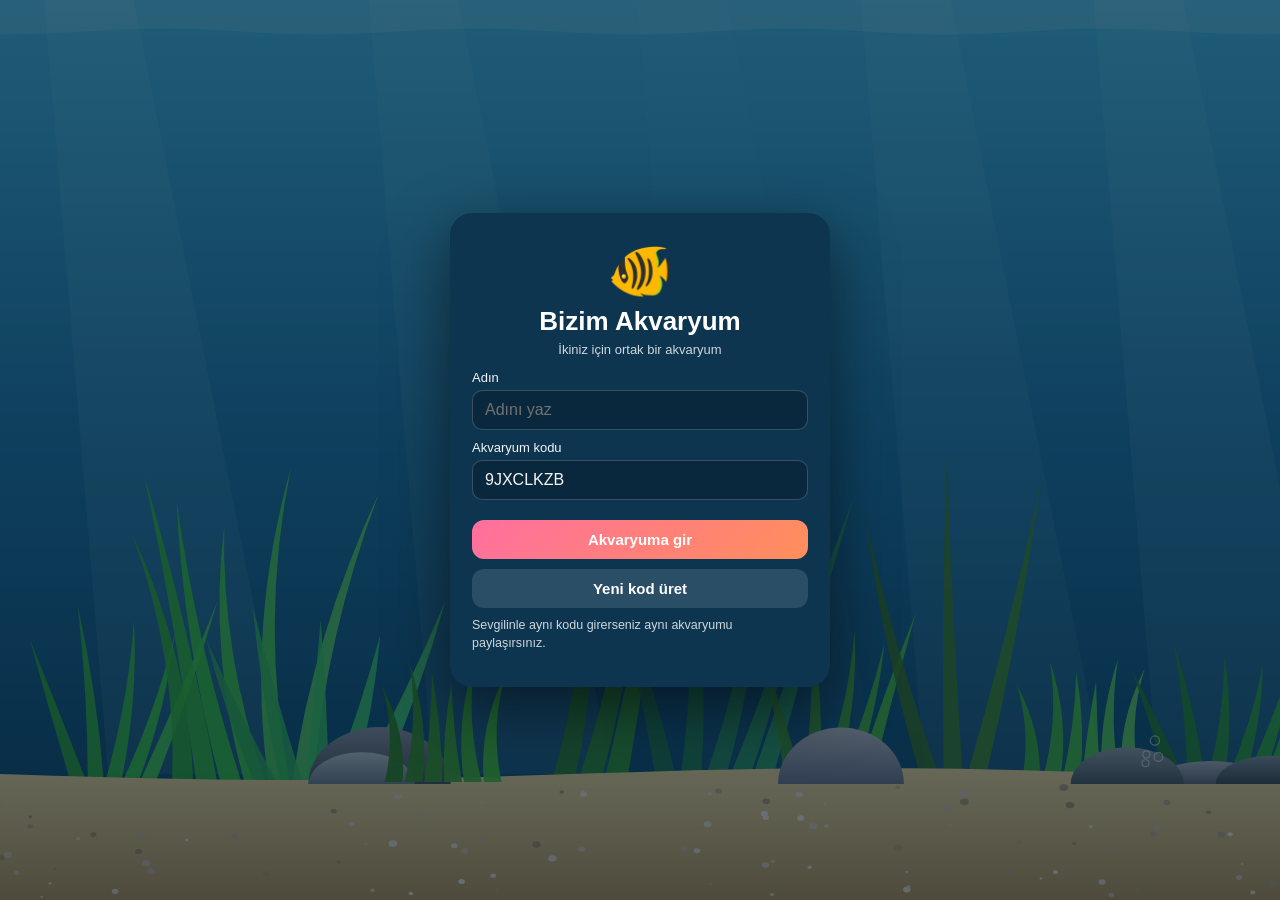
==== index.html @ a0e7ae57 "Yayın" ====
<!doctype html>
<html lang="tr">
<head>
<meta charset="utf-8">
<meta name="viewport" content="width=device-width,initial-scale=1,maximum-scale=1,user-scalable=no,viewport-fit=cover">
<meta name="theme-color" content="#0b3d5c">
<meta name="apple-mobile-web-app-capable" content="yes">
<meta name="mobile-web-app-capable" content="yes">
<meta name="apple-mobile-web-app-status-bar-style" content="black-translucent">
<meta name="apple-mobile-web-app-title" content="Akvaryumumuz">
<title>Bizim Akvaryum</title>
<link rel="manifest" href="manifest.json">
<link rel="apple-touch-icon" href="icons/icon-180.png">
<link rel="icon" type="image/png" href="icons/icon-192.png">
<link rel="stylesheet" href="css/style.css">
</head>
<body>
<canvas id="tank"></canvas>

<div id="hud" class="hidden">
  <div id="topbar">
    <div class="pills"><div class="pill" id="coins">🪙 <span>0</span></div><div class="pill" id="food">🍤 <span>0</span></div></div>
    <div class="pill" id="level"><b>Sv 1</b><div class="xpbar"><i></i></div></div>
    <div class="pill" id="partner"><span class="dot"></span><span class="pname">…</span></div>
  </div>
  <div id="hint" class="hidden">Suya dokun: yem at (yem paralı) · Kire dokun/sürt: temizle<br>Balığa dokun: bilgi, sat, eşleştir · Altın baloncuk: para</div>
  <div id="bottombar">
    <button data-panel="shop">🛒<span>Mağaza</span></button>
    <button data-panel="fishlist">🐠<span>Balıklar</span></button>
    <button data-panel="settings">⚙️<span>Ayarlar</span></button>
  </div>
</div>

<div id="banner" class="hidden"></div>

<div id="sheet" class="hidden">
  <div class="sheet-inner"><button class="close" aria-label="Kapat">✕</button><div class="content"></div></div>
</div>

<div id="join" class="hidden">
  <div class="joincard">
    <div class="logo">🐠</div>
    <h1>Bizim Akvaryum</h1>
    <p class="sub">İkiniz için ortak bir akvaryum</p>
    <label class="field">Adın<input id="jname" maxlength="16" placeholder="Adını yaz" autocomplete="off"></label>
    <label class="field">Akvaryum kodu<input id="jroom" maxlength="12" autocapitalize="characters" autocomplete="off"></label>
    <button id="jjoin" class="primary">Akvaryuma gir</button>
    <button id="jnew" class="ghost">Yeni kod üret</button>
    <p class="note" id="jmode"></p>
  </div>
</div>

<div id="game" class="hidden"><canvas id="gamecanvas"></canvas><div id="gameui"></div></div>
<div id="toast"></div>

<script src="app.js"></script>
</body>
</html>
---- css/style.css ----
* { box-sizing: border-box; -webkit-tap-highlight-color: transparent; }
html, body {
  margin: 0; height: 100%; overflow: hidden; background: #06283d; color: #fff;
  font-family: -apple-system, BlinkMacSystemFont, "Segoe UI", Roboto, sans-serif;
  user-select: none; -webkit-user-select: none; overscroll-behavior: none;
}
button { font: inherit; cursor: pointer; }
.hidden { display: none !important; }
#tank, #gamecanvas { position: fixed; inset: 0; width: 100%; height: 100%; display: block; touch-action: none; }

/* Üst bar */
#topbar {
  position: fixed; top: calc(env(safe-area-inset-top) + 8px); left: 8px; right: 8px;
  display: flex; gap: 6px; justify-content: space-between; pointer-events: none;
}
.pill {
  pointer-events: auto; background: rgba(4, 30, 48, .62);
  backdrop-filter: blur(8px); -webkit-backdrop-filter: blur(8px);
  border: 1px solid rgba(255, 255, 255, .15); border-radius: 999px;
  padding: 6px 12px; font-weight: 700; font-size: 15px;
  display: flex; align-items: center; gap: 6px; white-space: nowrap;
}
#level { flex-direction: column; align-items: stretch; gap: 3px; padding: 5px 14px; min-width: 80px; }
#level b { font-size: 13px; text-align: center; }
.xpbar { height: 5px; border-radius: 3px; background: rgba(255, 255, 255, .2); overflow: hidden; }
.xpbar i { display: block; height: 100%; width: 0; background: linear-gradient(90deg, #ffd76b, #ff9f43); transition: width .4s; }
#partner { cursor: pointer; }
#partner .dot { width: 9px; height: 9px; border-radius: 50%; background: #8a9aa5; flex: none; }
#partner.on .dot { background: #4ade80; box-shadow: 0 0 6px #4ade80; }
#partner .pname { max-width: 120px; overflow: hidden; text-overflow: ellipsis; font-size: 13px; }

#hint {
  position: fixed; top: calc(env(safe-area-inset-top) + 58px); left: 50%; transform: translateX(-50%);
  background: rgba(4, 30, 48, .75); padding: 9px 14px; border-radius: 12px; font-size: 13px; line-height: 1.5;
  text-align: center; width: max-content; max-width: 92vw; pointer-events: none; transition: opacity .8s;
}
#hint.fade { opacity: 0; }

/* Alt bar */
#bottombar {
  position: fixed; bottom: calc(env(safe-area-inset-bottom) + 10px); left: 50%; transform: translateX(-50%);
  display: flex; gap: 10px;
}
#bottombar button {
  background: rgba(4, 30, 48, .7); backdrop-filter: blur(8px); -webkit-backdrop-filter: blur(8px);
  border: 1px solid rgba(255, 255, 255, .18); color: #fff; border-radius: 18px;
  font-size: 24px; padding: 8px 16px 6px; display: flex; flex-direction: column; align-items: center; gap: 2px; min-width: 76px;
}
#bottombar button span { font-size: 11px; font-weight: 600; opacity: .9; }
#bottombar button:active { transform: scale(.95); }

/* Davet bandı */
#banner {
  position: fixed; left: 10px; right: 10px; top: calc(env(safe-area-inset-top) + 60px); z-index: 15;
  max-width: 520px; margin: 0 auto; background: linear-gradient(135deg, #8a2457, #c2306b);
  border-radius: 16px; padding: 12px 14px; box-shadow: 0 8px 30px rgba(0, 0, 0, .4); font-size: 14px; line-height: 1.4;
  animation: pop .3s ease;
}
#banner .bbtns { display: flex; gap: 8px; margin-top: 10px; }
#banner .bbtns button { flex: 1; }
@keyframes pop { from { transform: translateY(-10px); opacity: 0; } to { transform: none; opacity: 1; } }

/* Butonlar */
.primary, .ghost, .danger, .buy {
  border: 0; border-radius: 12px; padding: 11px 16px; font-weight: 700; font-size: 15px; color: #fff;
}
.primary { background: linear-gradient(135deg, #ff6f9f, #ff8f5a); }
.ghost { background: rgba(255, 255, 255, .12); }
.danger { background: #d9435b; }
.buy { background: #f5b700; color: #4a3500; padding: 8px 12px; }
button:disabled { opacity: .45; cursor: default; }
.mini { background: none; border: 0; font-size: 16px; padding: 0 4px; }

/* Alt panel */
#sheet { position: fixed; inset: 0; background: rgba(0, 0, 0, .35); display: flex; align-items: flex-end; justify-content: center; z-index: 20; }
.sheet-inner {
  position: relative; background: #0d3550; width: 100%; max-width: 560px; max-height: 80vh; overflow-y: auto;
  border-radius: 22px 22px 0 0; padding: 18px 16px calc(env(safe-area-inset-bottom) + 20px);
  box-shadow: 0 -10px 40px rgba(0, 0, 0, .4); -webkit-overflow-scrolling: touch; animation: up .25s ease;
}
@keyframes up { from { transform: translateY(40px); opacity: 0; } to { transform: none; opacity: 1; } }
.sheet-inner .close {
  position: sticky; top: 0; float: right; background: rgba(255, 255, 255, .12); border: 0; color: #fff;
  width: 34px; height: 34px; border-radius: 50%; font-size: 15px; z-index: 2;
}
.sheet-inner h2 { margin: 2px 0 6px; font-size: 21px; }
.sheet-inner h2 small { font-weight: 500; opacity: .7; font-size: 14px; }
.sheet-inner h3 { margin: 18px 0 6px; font-size: 15px; opacity: .85; }
.sub { opacity: .8; font-size: 13px; margin: 4px 0 10px; line-height: 1.45; }
.note { font-size: 12.5px; opacity: .8; margin: 8px 0; line-height: 1.45; }
.center { text-align: center; }

.grid { display: grid; grid-template-columns: repeat(auto-fill, minmax(118px, 1fr)); gap: 10px; }
.card {
  background: rgba(255, 255, 255, .07); border: 1px solid rgba(255, 255, 255, .1); border-radius: 14px;
  padding: 8px; display: flex; flex-direction: column; gap: 2px; cursor: pointer; font-size: 13px;
}
.card:active { transform: scale(.97); }
.card.locked { opacity: .45; }
.card .rar { font-size: 11px; font-weight: 700; }
.card .price { font-weight: 700; color: #ffd76b; margin-top: 2px; }
.upgrade {
  display: flex; align-items: center; justify-content: space-between; gap: 10px; margin-bottom: 12px;
  background: rgba(245, 183, 0, .12); border: 1px solid rgba(245, 183, 0, .3); border-radius: 14px; padding: 10px 12px; font-size: 14px;
}
.upgrade.locked { opacity: .6; }

.list { display: flex; flex-direction: column; gap: 6px; }
.row {
  display: flex; align-items: center; gap: 10px; background: rgba(255, 255, 255, .06);
  border-radius: 12px; padding: 6px 10px; cursor: pointer; font-size: 14px;
}
.row small { opacity: .7; }
.grow1 { flex: 1; min-width: 0; }
.icons { font-size: 16px; }

.fishhead { display: flex; justify-content: center; margin-top: 6px;
  background: radial-gradient(ellipse at center, rgba(63, 176, 217, .35), transparent 70%); border-radius: 16px; }
.tags { display: flex; flex-wrap: wrap; gap: 6px; justify-content: center; margin: 4px 0 10px; }
.tags span { background: rgba(255, 255, 255, .1); border-radius: 999px; padding: 3px 10px; font-size: 12px; }
.bar { display: block; font-size: 13px; margin: 6px 0; }
.bb { height: 9px; border-radius: 5px; background: rgba(255, 255, 255, .12); overflow: hidden; margin-top: 3px; }
.bb i { display: block; height: 100%; border-radius: 5px; }
.actions { display: flex; flex-wrap: wrap; gap: 8px; margin-top: 12px; }
.actions button { flex: 1 1 auto; }
.rename { display: flex; gap: 8px; margin: 8px 0; }
.rename input, .field input {
  flex: 1; width: 100%; font: inherit; font-size: 16px; padding: 10px 12px; border-radius: 10px;
  border: 1px solid rgba(255, 255, 255, .2); background: rgba(0, 0, 0, .25); color: #fff; user-select: text; -webkit-user-select: text;
}
.field { display: block; font-size: 13px; margin: 10px 0; opacity: .95; }
.field input { margin-top: 5px; }
.code { font-size: 28px; font-weight: 800; letter-spacing: 4px; text-align: center; padding: 10px;
  background: rgba(0, 0, 0, .25); border-radius: 12px; user-select: text; -webkit-user-select: text; }
.sheet-inner > .content > button { width: 100%; margin-top: 8px; }

.gamepick { display: grid; gap: 10px; margin-top: 10px; }
.gamepick button {
  display: grid; grid-template-columns: 44px 1fr; grid-template-rows: auto auto; text-align: left; gap: 0 10px;
  background: rgba(255, 255, 255, .08); border: 1px solid rgba(255, 255, 255, .15); color: #fff; border-radius: 14px; padding: 12px;
}
.gamepick span { grid-row: span 2; font-size: 32px; align-self: center; }
.gamepick small { opacity: .75; }

/* Giriş ekranı */
#join { position: fixed; inset: 0; display: flex; align-items: center; justify-content: center; z-index: 30; background: rgba(4, 25, 40, .55); padding: 20px; }
.joincard { background: #0d3550; border-radius: 22px; padding: 26px 22px; width: 100%; max-width: 380px; box-shadow: 0 20px 60px rgba(0, 0, 0, .5); }
.joincard .logo { font-size: 54px; text-align: center; }
.joincard h1 { text-align: center; margin: 4px 0; font-size: 26px; }
.joincard .sub { text-align: center; }
.joincard button { width: 100%; margin-top: 10px; }

/* Mini oyun */
#game { position: fixed; inset: 0; z-index: 40; }
#gameui { position: fixed; inset: 0; pointer-events: none; display: flex; align-items: center; justify-content: center; }
#gameui > * { pointer-events: auto; }
.mg-quit { position: fixed; top: calc(env(safe-area-inset-top) + 10px); right: 12px; background: rgba(0, 0, 0, .3); color: #fff;
  border: 0; width: 38px; height: 38px; border-radius: 50%; font-size: 16px; }
.mg-result { background: rgba(13, 53, 80, .95); border-radius: 22px; padding: 22px; width: min(360px, 90vw); text-align: center;
  box-shadow: 0 20px 60px rgba(0, 0, 0, .5); animation: pop .3s ease; }
.mg-result h2 { margin: 0 0 6px; }
.mg-result button { width: 100%; margin-top: 10px; }

#toast {
  position: fixed; left: 50%; bottom: calc(env(safe-area-inset-bottom) + 90px); transform: translate(-50%, 20px);
  background: rgba(0, 0, 0, .78); padding: 10px 16px; border-radius: 12px; font-size: 14px; opacity: 0;
  transition: all .3s; pointer-events: none; z-index: 50; max-width: 90vw; text-align: center;
}
#toast.show { opacity: 1; transform: translate(-50%, 0); }

/* v2 */
.pills { display: flex; gap: 6px; }
#food { cursor: pointer; }
#food.low { background: rgba(160, 40, 40, .75); animation: blink 1.4s infinite; }
@keyframes blink { 50% { opacity: .6; } }
.tabs { display: flex; gap: 6px; margin: 6px 0 12px; position: sticky; top: -18px; background: #0d3550; padding: 6px 0; z-index: 1; }
.tabs button { flex: 1; border: 0; border-radius: 10px; padding: 9px 4px; font-weight: 700; font-size: 13px; color: #fff; background: rgba(255, 255, 255, .08); }
.tabs button.on { background: linear-gradient(135deg, #ff6f9f, #ff8f5a); }
.smallbtn { padding: 7px 10px !important; font-size: 12px !important; flex: none; }
.supply { display: flex; flex-wrap: wrap; gap: 8px; margin-bottom: 6px; }
.supply .buy { flex: 1 1 140px; }
.mg-guess { position: fixed; left: 50%; bottom: calc(env(safe-area-inset-bottom) + 24px); transform: translateX(-50%);
  background: rgba(13, 53, 80, .95); border-radius: 18px; padding: 14px; width: min(340px, 92vw); text-align: center; box-shadow: 0 10px 40px rgba(0,0,0,.4); }
.mg-guess input { width: 100%; font: inherit; font-size: 26px; text-align: center; padding: 10px; border-radius: 12px; border: 1px solid rgba(255,255,255,.25);
  background: rgba(0,0,0,.25); color: #fff; margin: 6px 0 10px; user-select: text; -webkit-user-select: text; }
.mg-guess button { width: 100%; }
.babyrow { display: flex; justify-content: center; gap: 4px; flex-wrap: wrap; }

.linkbtn { display: block; text-align: center; text-decoration: none; margin-top: 8px; }
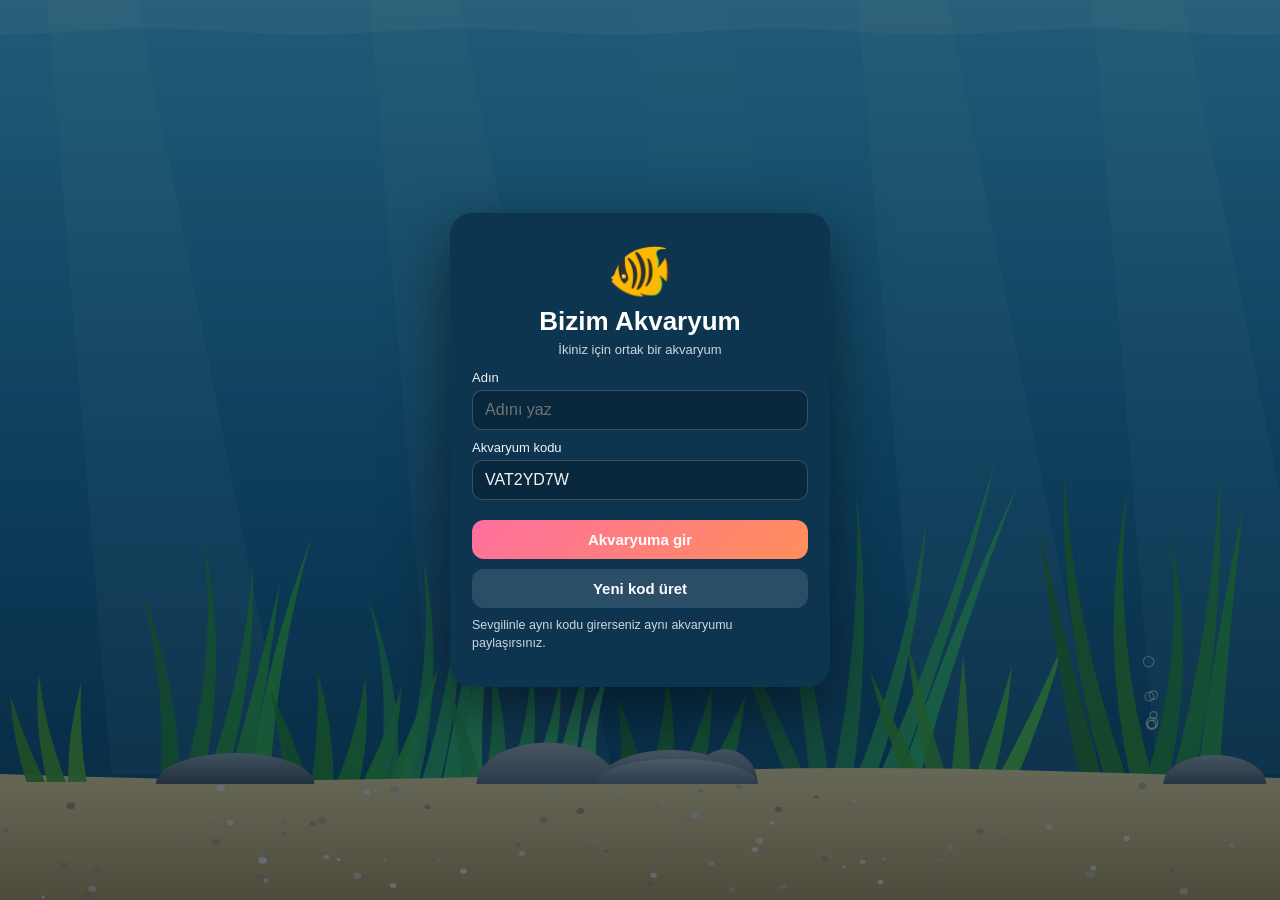
==== commit 52e10c54: "Yayın 2026-11-25_18:52" ====
--- a/index.html
+++ b/index.html
@@ -23,10 +23,17 @@
     <div class="pill" id="level"><b>Sv 1</b><div class="xpbar"><i></i></div></div>
     <div class="pill" id="partner"><span class="dot"></span><span class="pname">…</span></div>
   </div>
-  <div id="hint" class="hidden">Suya dokun: yem at (yem paralı) · Kire dokun/sürt: temizle<br>Balığa dokun: bilgi, sat, eşleştir · Altın baloncuk: para</div>
+  <div id="tankbar"><div id="tanktabs"></div><div id="tankname"></div></div>
+  <div id="hint" class="hidden">Sol alttaki araçları kullan: 🖐️ bilgi · 🍤 yem · 🖌️ temizlik<br>Üstteki numaralar akvaryumların · Altın baloncuk: para</div>
+  <div id="tools">
+    <button data-tool="hand" class="on" title="El">🖐️</button>
+    <button data-tool="food" title="Yem kutusu">🍤</button>
+    <button data-tool="brush" title="Fırça">🖌️</button>
+  </div>
   <div id="bottombar">
     <button data-panel="shop">🛒<span>Mağaza</span></button>
-    <button data-panel="fishlist">🐠<span>Balıklar</span></button>
+    <button data-panel="fishlist">🐠<span>Canlılar</span></button>
+    <button data-panel="tanks">🏠<span>Akvaryumlar</span></button>
     <button data-panel="settings">⚙️<span>Ayarlar</span></button>
   </div>
 </div>
--- a/css/style.css
+++ b/css/style.css
@@ -187,3 +187,31 @@
 .babyrow { display: flex; justify-content: center; gap: 4px; flex-wrap: wrap; }
 
 .linkbtn { display: block; text-align: center; text-decoration: none; margin-top: 8px; }
+
+/* v3: akvaryum sekmeleri, araçlar, uyarılar, mini oyun kontrolleri */
+#tankbar { position: fixed; top: calc(env(safe-area-inset-top) + 52px); left: 0; right: 0; display: flex; flex-direction: column; align-items: center; gap: 2px; pointer-events: none; }
+#tanktabs { display: flex; gap: 6px; pointer-events: auto; }
+#tanktabs button { border: 1px solid rgba(255,255,255,.18); background: rgba(4,30,48,.6); color: #fff; border-radius: 12px; min-width: 42px; padding: 4px 8px; font-weight: 800; font-size: 15px; display: flex; flex-direction: column; align-items: center; line-height: 1.1; backdrop-filter: blur(6px); -webkit-backdrop-filter: blur(6px); }
+#tanktabs button small { font-size: 9.5px; font-weight: 600; opacity: .8; }
+#tanktabs button.on { background: linear-gradient(135deg, #ff6f9f, #ff8f5a); border-color: transparent; }
+#tanktabs button.add { font-size: 18px; opacity: .85; }
+#tankname { font-size: 11.5px; font-weight: 700; opacity: .85; text-shadow: 0 1px 3px rgba(0,0,0,.6); }
+#hint { top: calc(env(safe-area-inset-top) + 104px); }
+#tools { position: fixed; left: 10px; bottom: calc(env(safe-area-inset-bottom) + 86px); display: flex; flex-direction: column; gap: 8px; z-index: 5; }
+#tools button { width: 52px; height: 52px; border-radius: 16px; border: 2px solid rgba(255,255,255,.18); background: rgba(4,30,48,.7); font-size: 24px; backdrop-filter: blur(8px); -webkit-backdrop-filter: blur(8px); }
+#tools button.on { border-color: #ffd76b; background: rgba(255,143,90,.55); box-shadow: 0 0 14px rgba(255,200,100,.5); }
+body[data-tool="brush"] #tank { cursor: crosshair; }
+#bottombar { gap: 6px; }
+#bottombar button { min-width: 64px; padding: 8px 10px 6px; }
+.warnbox { background: rgba(217,67,91,.18); border: 1px solid rgba(255,120,140,.4); border-radius: 12px; padding: 10px 12px; font-size: 13.5px; line-height: 1.55; margin: 8px 0; }
+.warn { color: #ffb3c0; }
+.row.sel { outline: 2px solid #ffd76b; }
+.row.locked { opacity: .5; }
+.tankicon { width: 36px; height: 36px; border-radius: 10px; background: linear-gradient(135deg, #3fb0d9, #0a3a5c); display: flex; align-items: center; justify-content: center; font-weight: 800; }
+.mg-pad { position: fixed; left: 50%; bottom: calc(env(safe-area-inset-bottom) + 16px); transform: translateX(-50%); background: rgba(13,53,80,.92); border-radius: 18px; padding: 10px 14px; text-align: center; }
+.padgrid { display: grid; grid-template-columns: repeat(3, 62px); grid-template-rows: repeat(3, 52px); gap: 6px; margin-top: 6px; }
+.padgrid button { border: 0; border-radius: 12px; background: rgba(255,255,255,.14); color: #fff; font-size: 26px; font-weight: 800; }
+.padgrid button:active { background: #ff8f5a; }
+.mg-hold { position: fixed; left: 50%; bottom: calc(env(safe-area-inset-bottom) + 20px); transform: translateX(-50%); width: min(340px, 90vw); }
+.mg-hold button { width: 100%; height: 76px; border: 0; border-radius: 20px; font-size: 20px; font-weight: 800; color: #fff; background: linear-gradient(135deg, #ff6f9f, #ff8f5a); user-select: none; -webkit-user-select: none; touch-action: none; }
+.mg-hold button.on, .mg-hold button:active { filter: brightness(1.25); transform: scale(.98); }
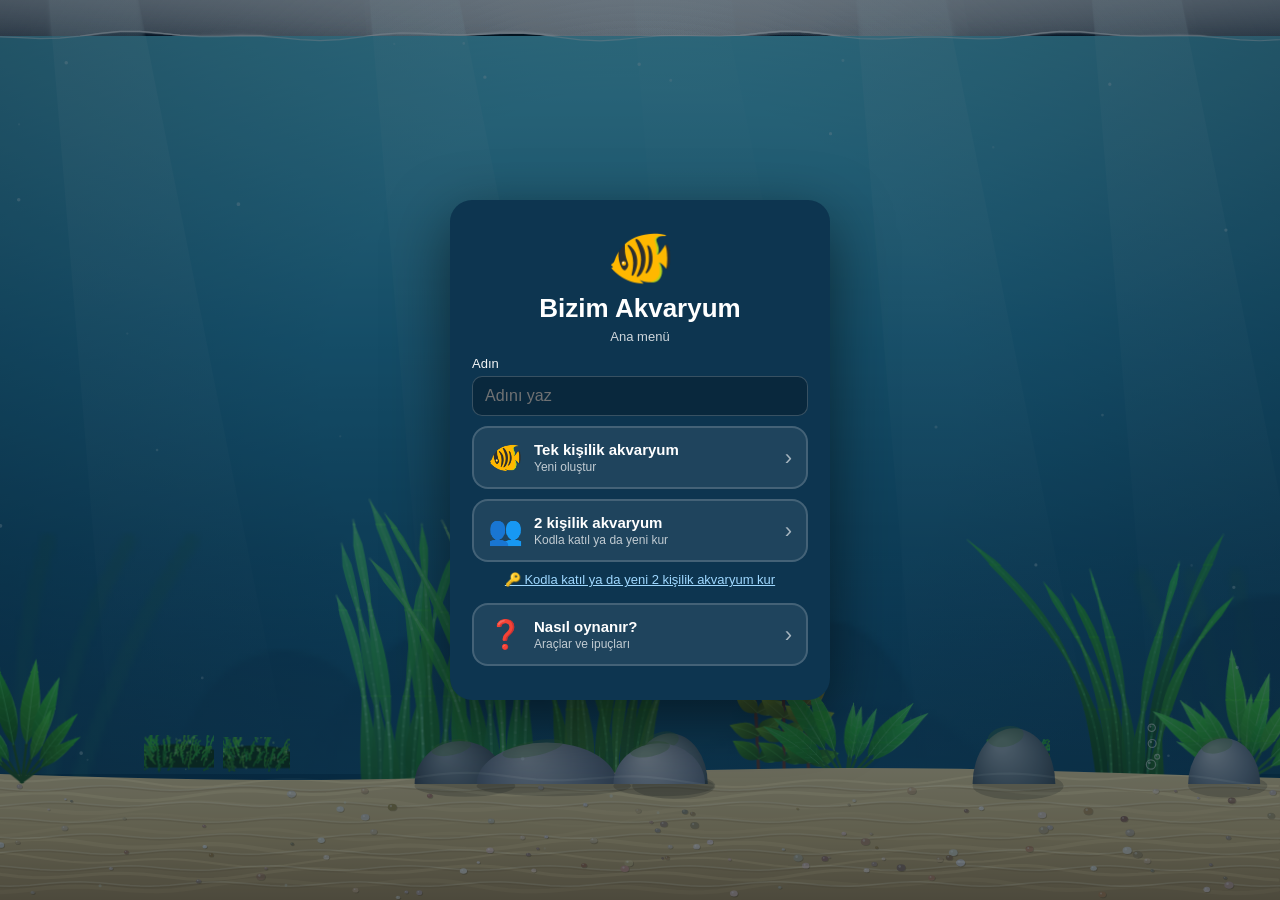
==== commit a68b4b55: "Yayın 2026-11-25_21:45" ====
--- a/index.html
+++ b/index.html
@@ -21,19 +21,21 @@
   <div id="topbar">
     <div class="pills"><div class="pill" id="coins">🪙 <span>0</span></div><div class="pill" id="food">🍤 <span>0</span></div></div>
     <div class="pill" id="level"><b>Sv 1</b><div class="xpbar"><i></i></div></div>
-    <div class="pill" id="partner"><span class="dot"></span><span class="pname">…</span></div>
+    <div class="pill" id="partner"><span class="mico">☰</span><span class="dot"></span><span class="pname">…</span></div>
   </div>
   <div id="tankbar"><div id="tanktabs"></div><div id="tankname"></div></div>
-  <div id="hint" class="hidden">Sol alttaki araçları kullan: 🖐️ bilgi · 🍤 yem · 🖌️ temizlik<br>Üstteki numaralar akvaryumların · Altın baloncuk: para</div>
+  <div id="hint" class="hidden">Soldaki araçlar: 🖐️ bilgi · 🍤 yem · 🖌️ temizlik · 🥅 taşıma<br>Altın baloncuk: para</div>
   <div id="tools">
     <button data-tool="hand" class="on" title="El">🖐️</button>
     <button data-tool="food" title="Yem kutusu">🍤</button>
     <button data-tool="brush" title="Fırça">🖌️</button>
+    <button data-tool="net" title="El ağı" aria-label="El ağı"><svg viewBox="0 0 24 24" width="30" height="30" fill="none" stroke="#fff" stroke-linecap="round" stroke-linejoin="round"><defs><clipPath id="netclip"><path d="M9.3 7.6 C9.6 14 13 19.8 17 20.2 C19.6 18.6 21.2 13 20.6 7.6 Z"/></clipPath></defs><path d="M9.3 7.6 C9.6 14 13 19.8 17 20.2 C19.6 18.6 21.2 13 20.6 7.6" fill="rgba(255,255,255,.16)" stroke-width="1.3"/><g clip-path="url(#netclip)" stroke-width=".8" opacity=".85"><path d="M8 9h14M8 12h14M8 15h14M8 18h14M11 6v16M14 6v16M17 6v16M20 6v16"/></g><ellipse cx="14.95" cy="7.6" rx="5.65" ry="2.4" stroke-width="2"/><path d="M9.6 8.6L2.5 21.5" stroke-width="2.4"/></svg></button>
   </div>
   <div id="bottombar">
     <button data-panel="shop">🛒<span>Mağaza</span></button>
+    <button data-panel="tasks">🎯<span>Görevler</span><i id="taskdot" class="hidden"></i></button>
     <button data-panel="fishlist">🐠<span>Canlılar</span></button>
-    <button data-panel="tanks">🏠<span>Akvaryumlar</span></button>
+    <button data-panel="tanks">🏠<span>Akvaryum</span></button>
     <button data-panel="settings">⚙️<span>Ayarlar</span></button>
   </div>
 </div>
@@ -44,16 +46,28 @@
   <div class="sheet-inner"><button class="close" aria-label="Kapat">✕</button><div class="content"></div></div>
 </div>
 
-<div id="join" class="hidden">
-  <div class="joincard">
-    <div class="logo">🐠</div>
-    <h1>Bizim Akvaryum</h1>
-    <p class="sub">İkiniz için ortak bir akvaryum</p>
-    <label class="field">Adın<input id="jname" maxlength="16" placeholder="Adını yaz" autocomplete="off"></label>
-    <label class="field">Akvaryum kodu<input id="jroom" maxlength="12" autocapitalize="characters" autocomplete="off"></label>
-    <button id="jjoin" class="primary">Akvaryuma gir</button>
-    <button id="jnew" class="ghost">Yeni kod üret</button>
-    <p class="note" id="jmode"></p>
+<div id="menu" class="hidden">
+  <div class="joincard menucard">
+    <button class="close hidden" id="mclose" aria-label="Akvaryuma dön">✕</button>
+    <div id="mmain">
+      <div class="logo">🐠</div>
+      <h1>Bizim Akvaryum</h1>
+      <p class="sub">Ana menü</p>
+      <label class="field">Adın<input id="mname" maxlength="16" placeholder="Adını yaz" autocomplete="off"></label>
+      <button class="menubtn" id="msolo"><span class="mi">🐠</span><span class="mt"><b>Tek kişilik akvaryum</b><small id="msoloSub">Kendi akvaryumun</small></span><span class="go">›</span></button>
+      <button class="menubtn" id="mduo"><span class="mi">👥</span><span class="mt"><b>2 kişilik akvaryum</b><small id="mduoSub">Ortak akvaryum</small></span><span class="go">›</span></button>
+      <div id="mshare" class="hidden"><div class="code" id="mcode"></div><button class="ghost" id="mshareBtn">🔗 Davet linkini paylaş</button></div>
+      <button class="linklike" id="mduoAlt">🔑 Kodla katıl ya da yeni 2 kişilik akvaryum kur</button>
+      <div id="mduobox" class="hidden">
+        <label class="field">Akvaryum kodu<input id="mroom" maxlength="12" autocapitalize="characters" autocomplete="off"></label>
+        <button id="mjoin" class="primary">Akvaryuma gir</button>
+        <button id="mnew" class="ghost">Yeni kod üret</button>
+        <p class="note">Aynı kodu giren 2 kişi aynı akvaryumu paylaşır.</p>
+      </div>
+      <button class="menubtn" id="mhelp"><span class="mi">❓</span><span class="mt"><b>Nasıl oynanır?</b><small>Araçlar ve ipuçları</small></span><span class="go">›</span></button>
+      <p class="note" id="mmode"></p>
+    </div>
+    <div id="mhelpview" class="hidden"></div>
   </div>
 </div>
 
--- a/css/style.css
+++ b/css/style.css
@@ -27,6 +27,7 @@
 #partner { cursor: pointer; }
 #partner .dot { width: 9px; height: 9px; border-radius: 50%; background: #8a9aa5; flex: none; }
 #partner.on .dot { background: #4ade80; box-shadow: 0 0 6px #4ade80; }
+#partner.solo .dot { display: none; }
 #partner .pname { max-width: 120px; overflow: hidden; text-overflow: ellipsis; font-size: 13px; }
 
 #hint {
@@ -39,14 +40,14 @@
 /* Alt bar */
 #bottombar {
   position: fixed; bottom: calc(env(safe-area-inset-bottom) + 10px); left: 50%; transform: translateX(-50%);
-  display: flex; gap: 10px;
+  display: flex; gap: 5px; width: min(440px, calc(100vw - 12px));
 }
 #bottombar button {
   background: rgba(4, 30, 48, .7); backdrop-filter: blur(8px); -webkit-backdrop-filter: blur(8px);
   border: 1px solid rgba(255, 255, 255, .18); color: #fff; border-radius: 18px;
-  font-size: 24px; padding: 8px 16px 6px; display: flex; flex-direction: column; align-items: center; gap: 2px; min-width: 76px;
-}
-#bottombar button span { font-size: 11px; font-weight: 600; opacity: .9; }
+  font-size: 21px; padding: 7px 2px 5px; display: flex; flex-direction: column; align-items: center; gap: 2px; flex: 1 1 0; min-width: 0; position: relative;
+}
+#bottombar button span { font-size: 10.5px; font-weight: 600; opacity: .9; white-space: nowrap; }
 #bottombar button:active { transform: scale(.95); }
 
 /* Davet bandı */
@@ -143,12 +144,41 @@
 .gamepick small { opacity: .75; }
 
 /* Giriş ekranı */
-#join { position: fixed; inset: 0; display: flex; align-items: center; justify-content: center; z-index: 30; background: rgba(4, 25, 40, .55); padding: 20px; }
+#menu { position: fixed; inset: 0; display: flex; align-items: center; justify-content: center; z-index: 30; background: rgba(4, 25, 40, .55); padding: 20px; }
 .joincard { background: #0d3550; border-radius: 22px; padding: 26px 22px; width: 100%; max-width: 380px; box-shadow: 0 20px 60px rgba(0, 0, 0, .5); }
 .joincard .logo { font-size: 54px; text-align: center; }
 .joincard h1 { text-align: center; margin: 4px 0; font-size: 26px; }
 .joincard .sub { text-align: center; }
 .joincard button { width: 100%; margin-top: 10px; }
+.modes { display: grid; grid-template-columns: 1fr 1fr; gap: 10px; margin-top: 6px; }
+.joincard .modebtn { margin-top: 0; display: flex; flex-direction: column; gap: 3px; padding: 14px 8px; border-radius: 16px;
+  background: rgba(255, 255, 255, .08); border: 2px solid rgba(255, 255, 255, .18); color: #fff; font-size: 15px; }
+.joincard .modebtn small { opacity: .7; font-size: 12px; font-weight: 500; }
+.joincard .modebtn.on { border-color: #ffd76b; background: rgba(255, 143, 90, .3); }
+
+#tools button svg { display: block; margin: auto; }
+.roomrow.here { border-color: #ffd76b; }
+.roomrow .eggicon { font-size: 26px; }
+.menucard { position: relative; max-height: calc(100vh - 40px); overflow-y: auto; }
+.menucard .close { position: absolute; top: 12px; right: 12px; width: 36px; height: 36px; margin: 0; border-radius: 50%; border: 0; background: rgba(255,255,255,.12); color: #fff; font-size: 16px; }
+.joincard .menubtn { display: flex; align-items: center; gap: 12px; text-align: left; padding: 13px 14px; border-radius: 16px; margin-top: 10px;
+  background: rgba(255,255,255,.08); border: 2px solid rgba(255,255,255,.16); color: #fff; }
+.joincard .menubtn.here { border-color: #ffd76b; background: rgba(255,143,90,.22); }
+.menubtn .mi { font-size: 28px; width: 34px; text-align: center; flex: none; }
+.menubtn .mt { flex: 1; display: flex; flex-direction: column; gap: 2px; }
+.menubtn .mt b { font-size: 15px; }
+.menubtn .mt small { font-size: 12px; opacity: .72; }
+.menubtn .go { font-size: 22px; opacity: .6; }
+.joincard .linklike { background: none; border: 0; color: #9fd8ff; font-size: 13px; padding: 6px; margin-top: 4px; text-decoration: underline; }
+#mshare { margin-top: 8px; }
+#mshare .code { margin: 0; }
+.helplist { display: flex; flex-direction: column; gap: 8px; margin: 10px 0; }
+.helprow { display: flex; align-items: center; gap: 12px; background: rgba(255,255,255,.06); border-radius: 12px; padding: 9px 12px; }
+.helprow .hi { font-size: 24px; width: 32px; text-align: center; flex: none; }
+.helprow .hi svg { display: block; margin: auto; }
+.helprow b { display: block; font-size: 14px; }
+.helprow small { font-size: 12.5px; opacity: .8; }
+#partner .mico { font-size: 15px; opacity: .85; margin-right: 2px; }
 
 /* Mini oyun */
 #game { position: fixed; inset: 0; z-index: 40; }
@@ -201,8 +231,6 @@
 #tools button { width: 52px; height: 52px; border-radius: 16px; border: 2px solid rgba(255,255,255,.18); background: rgba(4,30,48,.7); font-size: 24px; backdrop-filter: blur(8px); -webkit-backdrop-filter: blur(8px); }
 #tools button.on { border-color: #ffd76b; background: rgba(255,143,90,.55); box-shadow: 0 0 14px rgba(255,200,100,.5); }
 body[data-tool="brush"] #tank { cursor: crosshair; }
-#bottombar { gap: 6px; }
-#bottombar button { min-width: 64px; padding: 8px 10px 6px; }
 .warnbox { background: rgba(217,67,91,.18); border: 1px solid rgba(255,120,140,.4); border-radius: 12px; padding: 10px 12px; font-size: 13.5px; line-height: 1.55; margin: 8px 0; }
 .warn { color: #ffb3c0; }
 .row.sel { outline: 2px solid #ffd76b; }
@@ -215,3 +243,37 @@
 .mg-hold { position: fixed; left: 50%; bottom: calc(env(safe-area-inset-bottom) + 20px); transform: translateX(-50%); width: min(340px, 90vw); }
 .mg-hold button { width: 100%; height: 76px; border: 0; border-radius: 20px; font-size: 20px; font-weight: 800; color: #fff; background: linear-gradient(135deg, #ff6f9f, #ff8f5a); user-select: none; -webkit-user-select: none; touch-action: none; }
 .mg-hold button.on, .mg-hold button:active { filter: brightness(1.25); transform: scale(.98); }
+
+.eggicon { width: 64px; text-align: center; font-size: 28px; }
+.bigegg { font-size: 72px; padding: 10px; filter: drop-shadow(0 4px 10px rgba(255,215,107,.4)); }
+.babyrow.eggs { font-size: 40px; margin: 8px 0; }
+
+/* Aşama 3 */
+#taskdot { position: absolute; top: 5px; right: 9px; width: 10px; height: 10px; border-radius: 50%; background: #ff4d6d; box-shadow: 0 0 6px #ff4d6d; }
+#tanktabs button { position: relative; }
+#tanktabs .eggdot { position: absolute; top: -9px; right: -7px; font-style: normal; font-size: 14px; animation: bob 1s ease-in-out infinite; }
+@keyframes bob { 50% { transform: translateY(-3px); } }
+.card.wrongw { opacity: .5; }
+.card .wtag { font-size: 10.5px; opacity: .85; }
+.owned { font-weight: 700; color: #7ef0a0; white-space: nowrap; }
+.row.task .bb i { background: linear-gradient(90deg, #ffd76b, #ff9f43); }
+.row.task.done { opacity: .6; }
+.row.locked { opacity: .5; }
+.row.sel { outline: 2px solid #ff8fb0; }
+.grid.album { grid-template-columns: repeat(auto-fill, minmax(96px, 1fr)); }
+.card.unknown { opacity: .55; text-align: center; }
+.card .qmark { font-size: 30px; height: 48px; display: flex; align-items: center; justify-content: center; opacity: .6; }
+.tags span.bad { background: rgba(217,67,91,.45); }
+.toggles { display: flex; gap: 8px; margin-bottom: 8px; }
+.toggles button { flex: 1; }
+#tour { position: fixed; inset: 0; z-index: 40; }
+#tour.dim { background: rgba(0, 8, 20, .7); }
+#tour .spot { position: fixed; border-radius: 16px; box-shadow: 0 0 0 9999px rgba(0, 8, 20, .7), 0 0 0 3px #ffd76b, 0 0 24px #ffd76b; transition: all .3s ease; pointer-events: none; }
+#tour .tcard { position: fixed; left: 50%; transform: translateX(-50%); width: min(340px, 92vw); background: #0d3550; border: 1px solid rgba(255,255,255,.2);
+  border-radius: 18px; padding: 14px 16px; box-shadow: 0 10px 40px rgba(0,0,0,.5); animation: fadein .25s ease; }
+@keyframes fadein { from { opacity: 0; } }
+#tour .tcard h3 { margin: 2px 0 6px; font-size: 17px; }
+#tour .tcard p { margin: 0 0 12px; font-size: 14px; line-height: 1.5; opacity: .92; }
+#tour .tstep { font-size: 11px; opacity: .6; font-weight: 700; }
+#tour .tbtns { display: flex; gap: 8px; }
+#tour .tbtns .primary { flex: 1; }
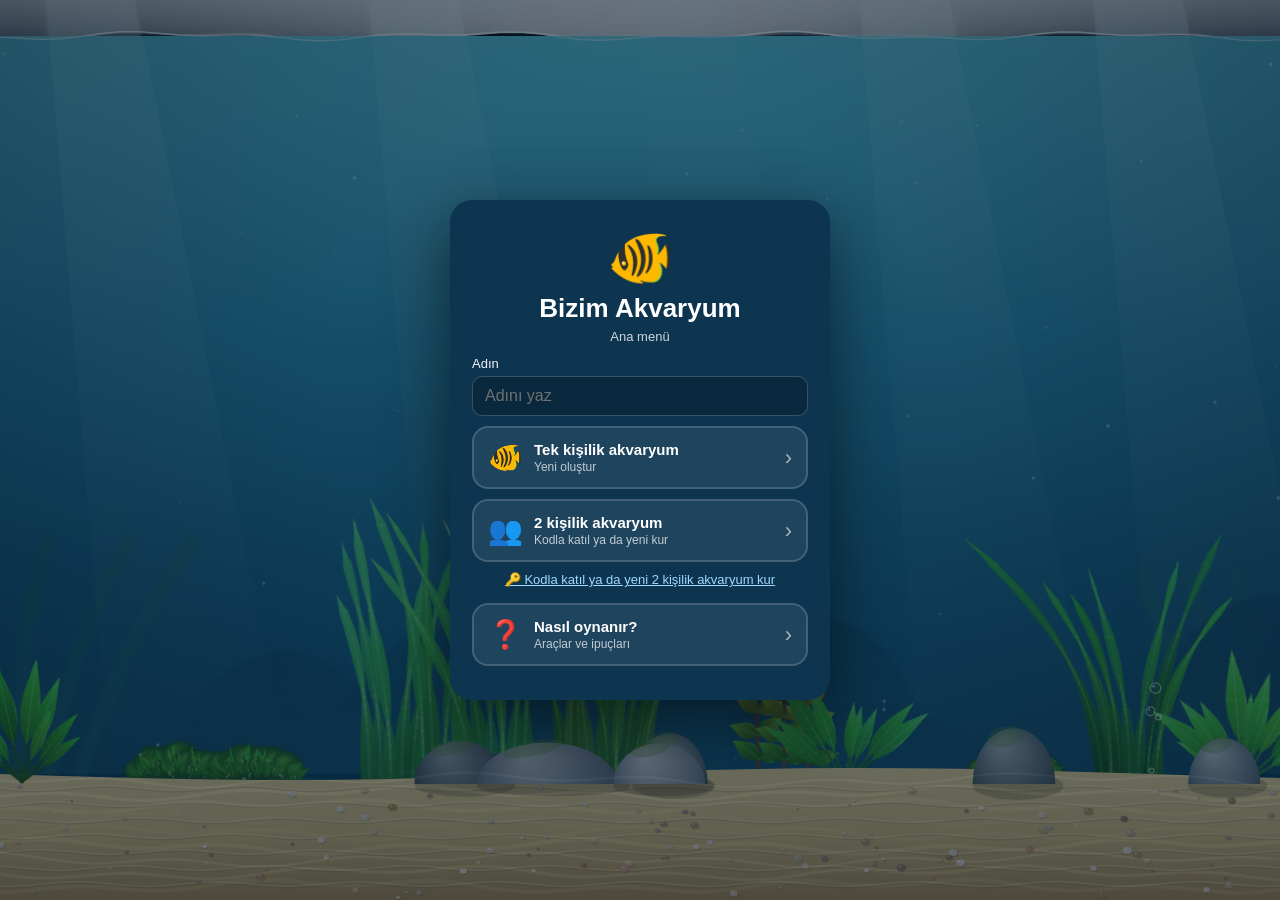
==== commit d84aff1a: "Yayın 2026-11-25_22:02" ====
--- a/index.html
+++ b/index.html
@@ -24,12 +24,13 @@
     <div class="pill" id="partner"><span class="mico">☰</span><span class="dot"></span><span class="pname">…</span></div>
   </div>
   <div id="tankbar"><div id="tanktabs"></div><div id="tankname"></div></div>
-  <div id="hint" class="hidden">Soldaki araçlar: 🖐️ bilgi · 🍤 yem · 🖌️ temizlik · 🥅 taşıma<br>Altın baloncuk: para</div>
+  <div id="hint" class="hidden">Soldaki araçlar: 🖐️ bilgi · 🍤 yem · 🖌️ temizlik · 🥅 taşıma · ✏️ düzenle<br>Altın baloncuk: para</div>
   <div id="tools">
     <button data-tool="hand" class="on" title="El">🖐️</button>
     <button data-tool="food" title="Yem kutusu">🍤</button>
     <button data-tool="brush" title="Fırça">🖌️</button>
     <button data-tool="net" title="El ağı" aria-label="El ağı"><svg viewBox="0 0 24 24" width="30" height="30" fill="none" stroke="#fff" stroke-linecap="round" stroke-linejoin="round"><defs><clipPath id="netclip"><path d="M9.3 7.6 C9.6 14 13 19.8 17 20.2 C19.6 18.6 21.2 13 20.6 7.6 Z"/></clipPath></defs><path d="M9.3 7.6 C9.6 14 13 19.8 17 20.2 C19.6 18.6 21.2 13 20.6 7.6" fill="rgba(255,255,255,.16)" stroke-width="1.3"/><g clip-path="url(#netclip)" stroke-width=".8" opacity=".85"><path d="M8 9h14M8 12h14M8 15h14M8 18h14M11 6v16M14 6v16M17 6v16M20 6v16"/></g><ellipse cx="14.95" cy="7.6" rx="5.65" ry="2.4" stroke-width="2"/><path d="M9.6 8.6L2.5 21.5" stroke-width="2.4"/></svg></button>
+    <button data-tool="edit" title="Düzenle" aria-label="Düzenle">✏️</button>
   </div>
   <div id="bottombar">
     <button data-panel="shop">🛒<span>Mağaza</span></button>
